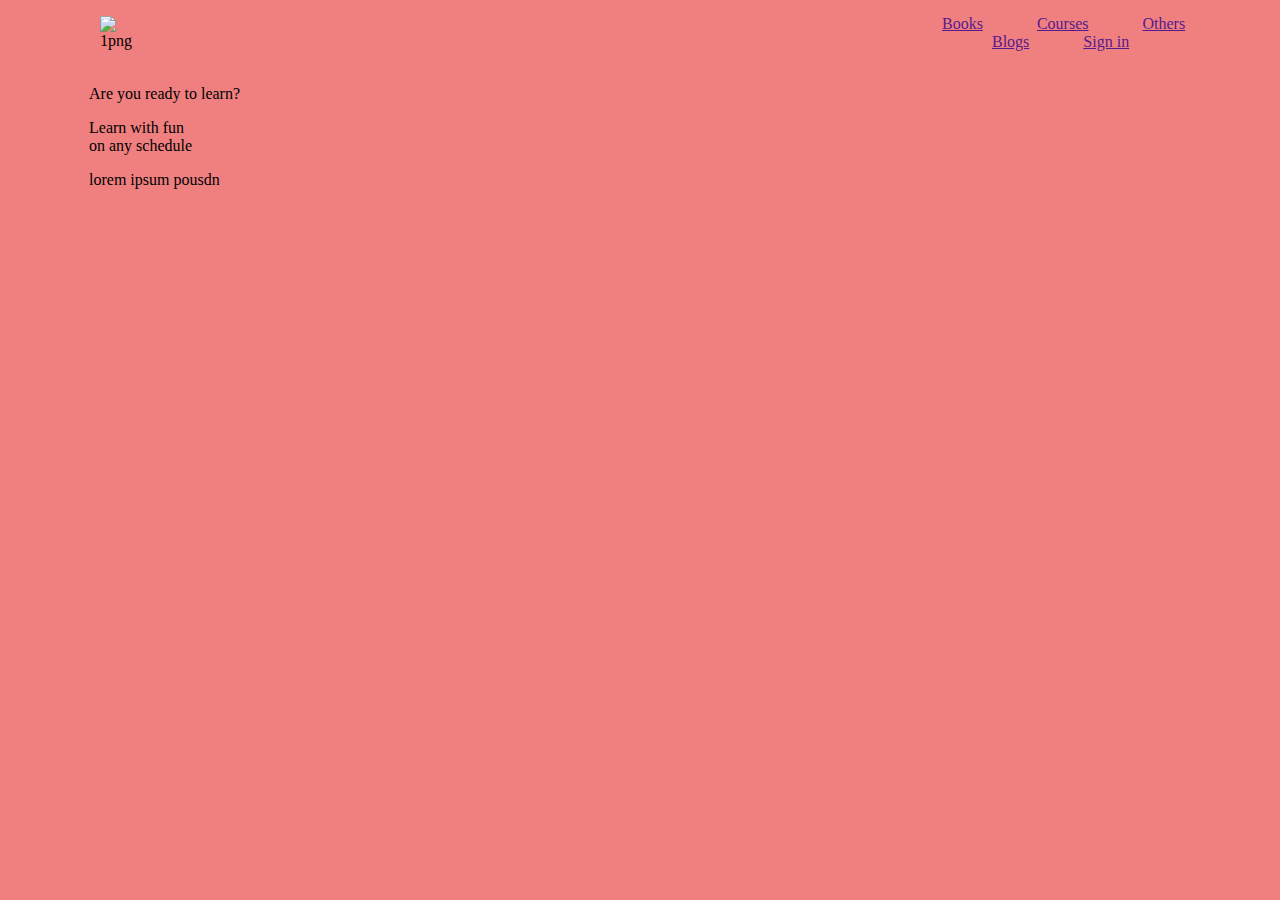
==== index.html @ d2329f47 "first commit" ====
<!DOCTYPE html>
<html lang="en">
<head>
    <title> My project </title>
    <link rel="stylesheet" href="mid1.css">
</head>
<body>

 <div class="header1">   
<div class="p1c1">
    <img src="" alt="1png">
</div>
<div class="p1c2">
    <a href="">Books</a>
    <a class="a2" href="">Courses</a>
    <a class="a3" href="">Others</a>
    <a class="a4" href="">Blogs</a>
    <a class="a5" href="">Sign in</a>
</div>
</div>

<br>

<div>
    <p>Are you ready to learn?</p>
    <p class="p1">Learn with fun <br> on any schedule</p>
    <p> lorem ipsum pousdn</p>
</div>


    <script src="mid1.js"></script>
    
</body>
</html>
---- mid1.css ----
body{
    background-color: lightcoral;
    padding-left: 81px;
    padding-top: 7px;
    padding-right: 81px;
    padding-bottom: 11px;

}

.header1{
    display: flex;
    align-items: center;
}

.p1c1{
    margin-left: 11px;
}

.p1c2{
    margin-left: 810px;
}

.a2{
    margin-left: 50px;
}

.a3{
    margin-left: 50px;
}

.a4{
    margin-left: 50px;
}

.a5{
    margin-left: 50px;
}
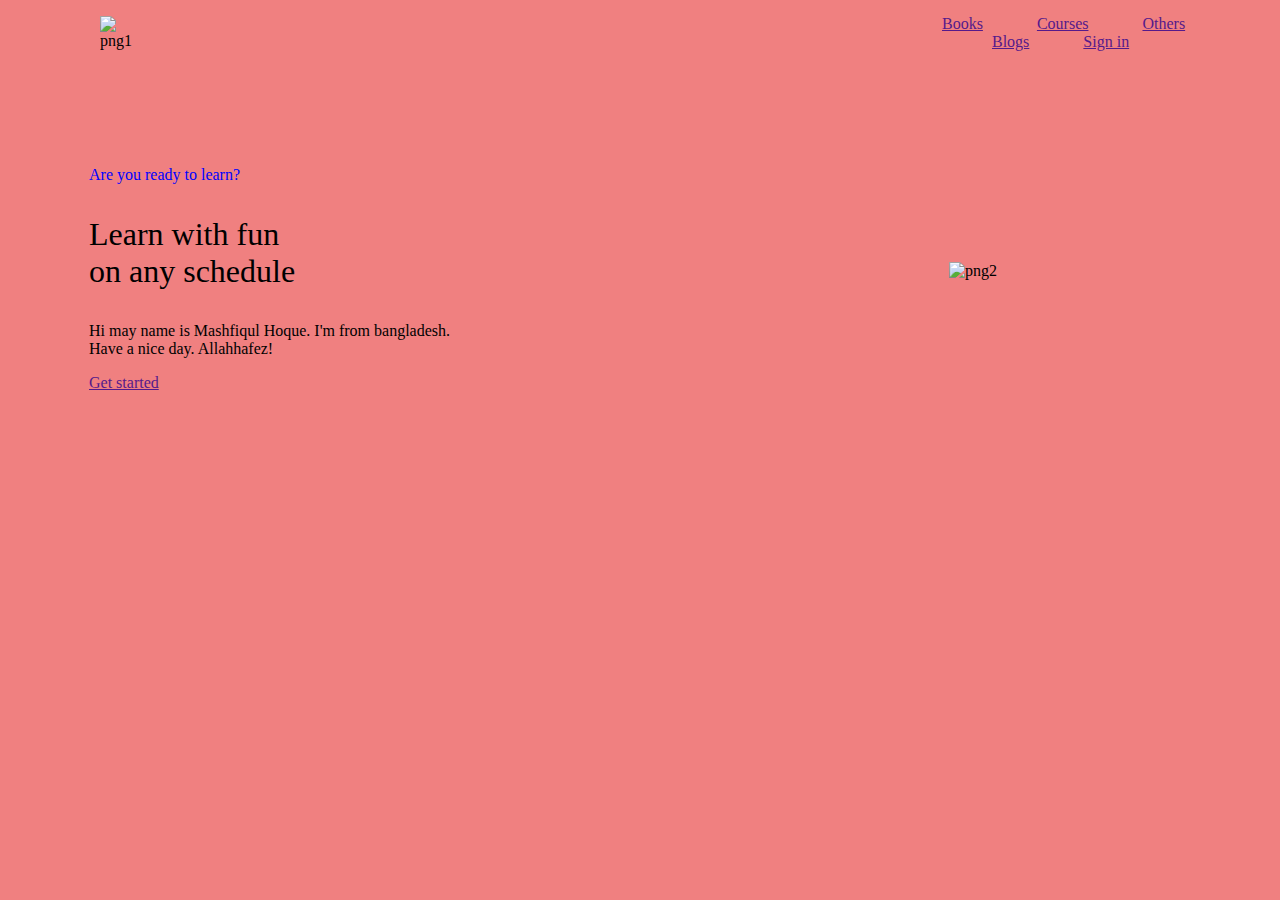
==== commit dfe9bd8e: "second commit" ====
--- a/index.html
+++ b/index.html
@@ -8,7 +8,7 @@
 
  <div class="header1">   
 <div class="p1c1">
-    <img src="" alt="1png">
+    <img src="" alt="png1">
 </div>
 <div class="p1c2">
     <a href="">Books</a>
@@ -21,10 +21,30 @@
 
 <br>
 
+<div class="header2">
 <div>
-    <p>Are you ready to learn?</p>
-    <p class="p1">Learn with fun <br> on any schedule</p>
-    <p> lorem ipsum pousdn</p>
+    <p class="p1">Are you ready to learn?</p>
+    <div class="div1">
+    <p>Learn with fun <br>
+        on any schedule </p>
+        </div>
+    <p class="p2"> Hi may name is Mashfiqul Hoque. I'm from bangladesh. <br> Have a nice day. Allahhafez!</p>
+    <div>
+        <a class="a6" href="">Get started</a>
+    </div>
+</div>
+
+<div class = "png2">
+    <img src="" alt="png2">
+</div>
+</div>
+
+<br>
+
+<div class="header3">
+    <div>
+        <img src="" alt="">
+    </div>
 </div>
 
 
--- a/mid1.css
+++ b/mid1.css
@@ -34,4 +34,27 @@
 
 .a5{
     margin-left: 50px;
+}
+
+.p1{
+    color: blue;
+}
+
+.div1{
+    font-size: xx-large;
+}
+
+.header2{
+    display: flex;
+    align-items: center;
+    margin-top: 81px;
+}
+
+.png2{
+    margin-left: 499px;
+}
+.header3{
+    display: flex;
+    align-items: center;
+    margin-top: 81px;
 }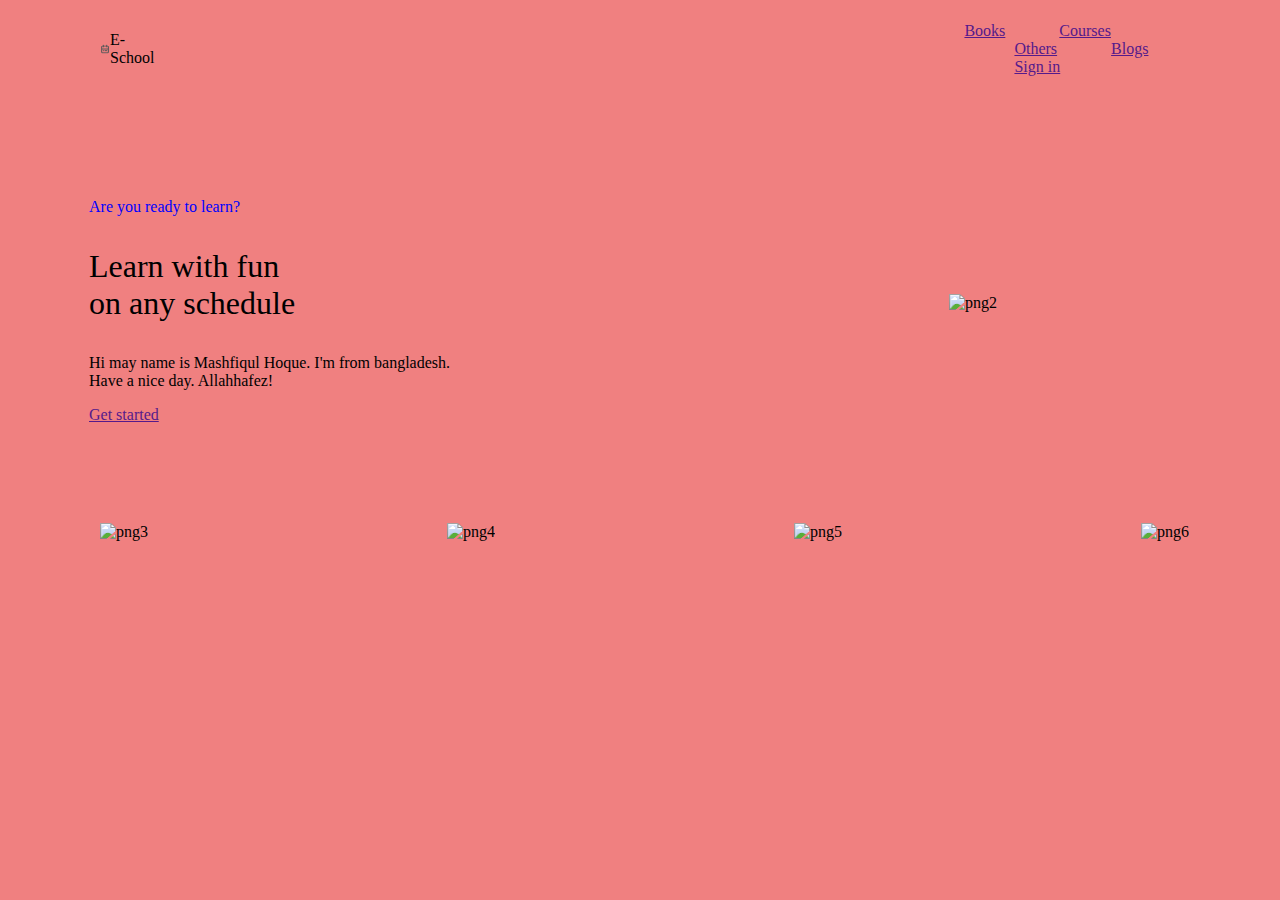
==== commit d6e1a16a: "thierd commit" ====
--- a/index.html
+++ b/index.html
@@ -8,7 +8,10 @@
 
  <div class="header1">   
 <div class="p1c1">
-    <img src="" alt="png1">
+    <img src="png/calendar.png" alt="png1" weidth = "10px" height = "10px">
+</div>
+<div>
+    <p>E-School</p>
 </div>
 <div class="p1c2">
     <a href="">Books</a>
@@ -42,9 +45,20 @@
 <br>
 
 <div class="header3">
-    <div>
-        <img src="" alt="">
+
+    <div class="png3">
+        <img src="" alt="png3">
     </div>
+    <div class="png4">
+        <img src="" alt="png4">
+    </div>
+    <div class="png5">
+        <img src="" alt="png5">
+    </div>
+    <div class="png6">
+        <img src="" alt="png6">
+    </div>
+
 </div>
 
 
--- a/mid1.css
+++ b/mid1.css
@@ -53,6 +53,23 @@
 .png2{
     margin-left: 499px;
 }
+
+.png3{
+    margin-left: 11px;
+}
+
+.png4{
+    margin-left: 299px;
+}
+
+.png5{
+    margin-left: 299px;
+}
+
+.png6{
+    margin-left: 299px;
+}
+
 .header3{
     display: flex;
     align-items: center;
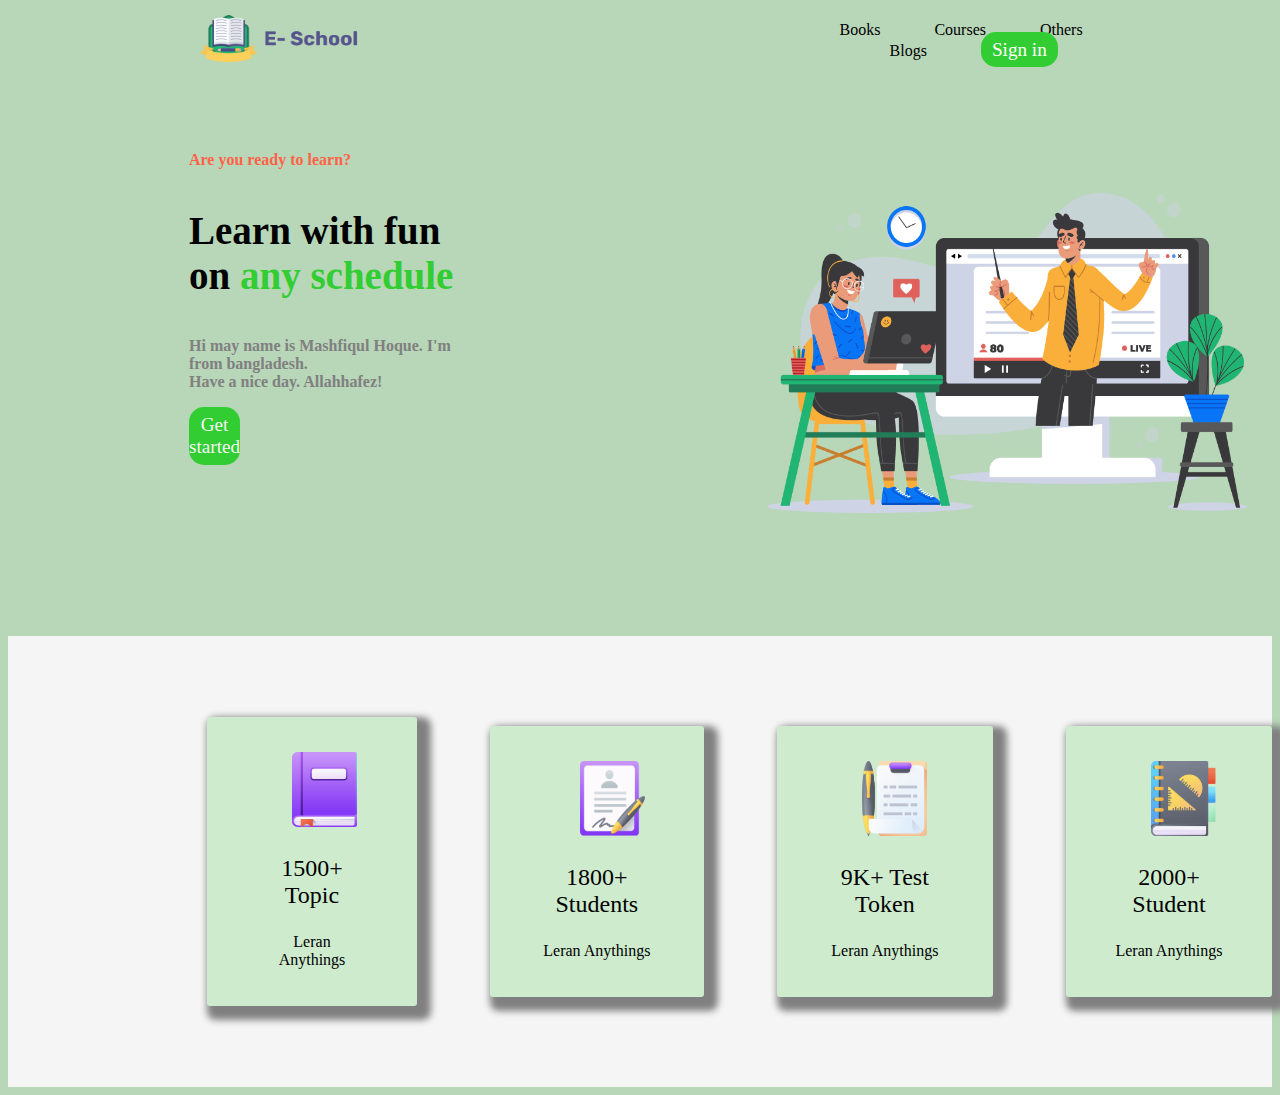
==== commit 54577adc: "fourth commit" ====
--- a/index.html
+++ b/index.html
@@ -6,39 +6,38 @@
 </head>
 <body>
 
+ <div class = "color1">   
  <div class="header1">   
 <div class="p1c1">
-    <img src="png/calendar.png" alt="png1" weidth = "10px" height = "10px">
-</div>
-<div>
-    <p>E-School</p>
+    <img src="png/Logo.png" alt="png1" weidth = "47px" height = "47px">
 </div>
 <div class="p1c2">
-    <a href="">Books</a>
-    <a class="a2" href="">Courses</a>
-    <a class="a3" href="">Others</a>
-    <a class="a4" href="">Blogs</a>
-    <a class="a5" href="">Sign in</a>
+    <a class="a1" href="" target="_blank" >Books</a>
+    <a class="a2" href="" target="_blank">Courses</a>
+    <a class="a3" href="" target="_blank">Others</a>
+    <a class="a4" href="" target="_blank">Blogs</a>
+    <a class="a5" href="" target="_blank">Sign in</a>
 </div>
 </div>
 
 <br>
 
 <div class="header2">
-<div>
+<div class = "m1">
     <p class="p1">Are you ready to learn?</p>
     <div class="div1">
     <p>Learn with fun <br>
-        on any schedule </p>
+        on <span class="green"> any schedule </span></p>
         </div>
-    <p class="p2"> Hi may name is Mashfiqul Hoque. I'm from bangladesh. <br> Have a nice day. Allahhafez!</p>
-    <div>
-        <a class="a6" href="">Get started</a>
+    <p class = "gray"> Hi may name is Mashfiqul Hoque. I'm from bangladesh. <br> Have a nice day. Allahhafez!</p>
+    <div class="at2">
+        <a class="a6" href="get started/index.html" target="_blank" >Get started</a>
     </div>
 </div>
 
 <div class = "png2">
-    <img src="" alt="png2">
+    <img src="png/Illustration.png" alt="png2" width="480px" height="320px">
+</div>
 </div>
 </div>
 
@@ -47,18 +46,25 @@
 <div class="header3">
 
     <div class="png3">
-        <img src="" alt="png3">
+        <img class="i1" src="png/book.png" alt="png3" width="65px" height="75px">
+        <p class="p2">1500+ Topic</p>
+        <p class="learn">Leran Anythings</p>
     </div>
     <div class="png4">
-        <img src="" alt="png4">
+        <img class="i2" src="png/Student.png" alt="png4" width="65px" height="75px">
+        <p class="p3">1800+ Students</p>
+        <p class="learn">Leran Anythings</p>
     </div>
     <div class="png5">
-        <img src="" alt="png5">
+        <img class="i3" src="png/Test.png" alt="png5" width="65px" height="75px">
+        <p class="p4">9K+ Test Token</p>
+        <p class="learn">Leran Anythings</p>
     </div>
     <div class="png6">
-        <img src="" alt="png6">
+        <img class="i4" src="png/Students.png" alt="png6" width="65px" height="75px">
+        <p class="p5">2000+ Student</p>
+        <p class="learn">Leran Anythings</p>
     </div>
-
 </div>
 
 
--- a/mid1.css
+++ b/mid1.css
@@ -1,9 +1,5 @@
 body{
-    background-color: lightcoral;
-    padding-left: 81px;
-    padding-top: 7px;
-    padding-right: 81px;
-    padding-bottom: 11px;
+    background-color: rgb(184, 214, 184);
 
 }
 
@@ -12,12 +8,19 @@
     align-items: center;
 }
 
+.color1{
+    padding-left: 181px;
+    padding-top: 7px;
+    padding-right: 181px;
+    padding-bottom: 11px;
+}
+
 .p1c1{
     margin-left: 11px;
 }
 
 .p1c2{
-    margin-left: 810px;
+    margin-left: 481px;
 }
 
 .a2{
@@ -34,44 +37,207 @@
 
 .a5{
     margin-left: 50px;
+    background-color: limegreen;
+    border-radius: 15px;
+    padding-top: 7px;
+    padding-bottom: 7px;
+    padding-left: 11px;
+    padding-right: 11px;
+    text-align: center;
+}
+
+a.a1:link{
+    text-decoration: none;
+    color: black;
+}
+a.a1:visited{
+    text-decoration: none;
+    color: black;
+}
+
+a.a2:link{
+    text-decoration: none;
+    color: black;
+}
+a.a2:visited{
+    text-decoration: none;
+    color: black;
+}
+
+a.a3:link{
+    text-decoration: none;
+    color: black;
+}
+a.a3:visited{
+    text-decoration: none;
+    color: black;
+}
+
+a.a4:link{
+    text-decoration: none;
+    color: black;
+}
+a.a4:visited{
+    text-decoration: none;
+    color: black;
+}
+
+a.a5:link{
+    text-decoration: none;
+    color: white;
+    font-size: larger;
+}
+a.a5:visited{
+    text-decoration: none;
+    color: white;
+    font-size: larger;
 }
 
 .p1{
-    color: blue;
+    color: tomato;
+    font-weight: bold;
 }
 
 .div1{
-    font-size: xx-large;
+    font-size: 39px;
+    font-weight: bold;
+}
+
+.m1{
+    margin-bottom: 109px;
+}
+
+.green{
+    color: limegreen;
+}
+
+.gray{
+    color: grey;
+    font-weight: bold;
+}
+
+.at2{
+    background-color: limegreen;
+    border-radius: 15px;
+    padding-top: 7px;
+    padding-bottom: 7px;
+    margin-right: 215px;
+    text-align: center;
+}
+
+
+a.a6:link{
+    color: whitesmoke;
+    text-decoration: none;
+    font-size: larger;
+}
+
+a.a6:visited{
+    color: whitesmoke;
+    text-decoration: none;
+    font-size: larger;
+
 }
 
 .header2{
     display: flex;
     align-items: center;
-    margin-top: 81px;
+    margin-top: 51px;
 }
 
 .png2{
-    margin-left: 499px;
+    margin-left: 312px;
 }
 
 .png3{
-    margin-left: 11px;
+    margin-left: 199px;
+    box-shadow: 7px 7px 7px 7px gray;
+    border-radius: 3px;
+    background-color: rgb(206, 235, 206);
+    padding-left: 55px;
+    padding-right: 55px;
+    padding-top: 35px;
+    padding-bottom: 21px;
 }
 
 .png4{
-    margin-left: 299px;
+    margin-left: 73px;
+    box-shadow: 7px 7px 7px 7px gray;
+    border-radius: 3px;
+    background-color: rgb(206, 235, 206);
+    padding-left: 45px;
+    padding-right: 45px;
+    padding-top: 35px;
+    padding-bottom: 21px;
 }
 
 .png5{
-    margin-left: 299px;
+    margin-left: 73px;
+    box-shadow: 7px 7px 7px 7px gray;
+    border-radius: 3px;
+    background-color: rgb(206, 235, 206);
+    padding-left: 45px;
+    padding-right: 45px;
+    padding-top: 35px;
+    padding-bottom: 21px;
 }
 
 .png6{
-    margin-left: 299px;
+    margin-left: 73px;
+    box-shadow: 7px 7px 7px 7px gray;
+    border-radius: 3px;
+    background-color: rgb(206, 235, 206);
+    padding-left: 45px;
+    padding-right: 45px;
+    padding-top: 35px;
+    padding-bottom: 21px;
+}
+
+.p2{
+    font-size: x-large;
+    text-align: center;
+}
+
+.p3{
+    font-size: x-large;
+    text-align: center;
+}
+
+.p4{
+    font-size: x-large;
+    text-align: center;
+}
+
+.p5{
+    font-size: x-large;
+    text-align: center;
+}
+
+.i1{
+    margin-left: 30px;
+}
+
+.i2{
+    margin-left: 45px;
+}
+
+.i3{
+    margin-left: 40px;
+}
+
+.i4{
+    margin-left: 40px;
+}
+
+.learn{
+    text-align: center;
 }
 
 .header3{
     display: flex;
     align-items: center;
-    margin-top: 81px;
+    margin-top: 33px;
+    background-color: whitesmoke;
+    padding-top: 81px;
+    padding-bottom: 81px;
 }